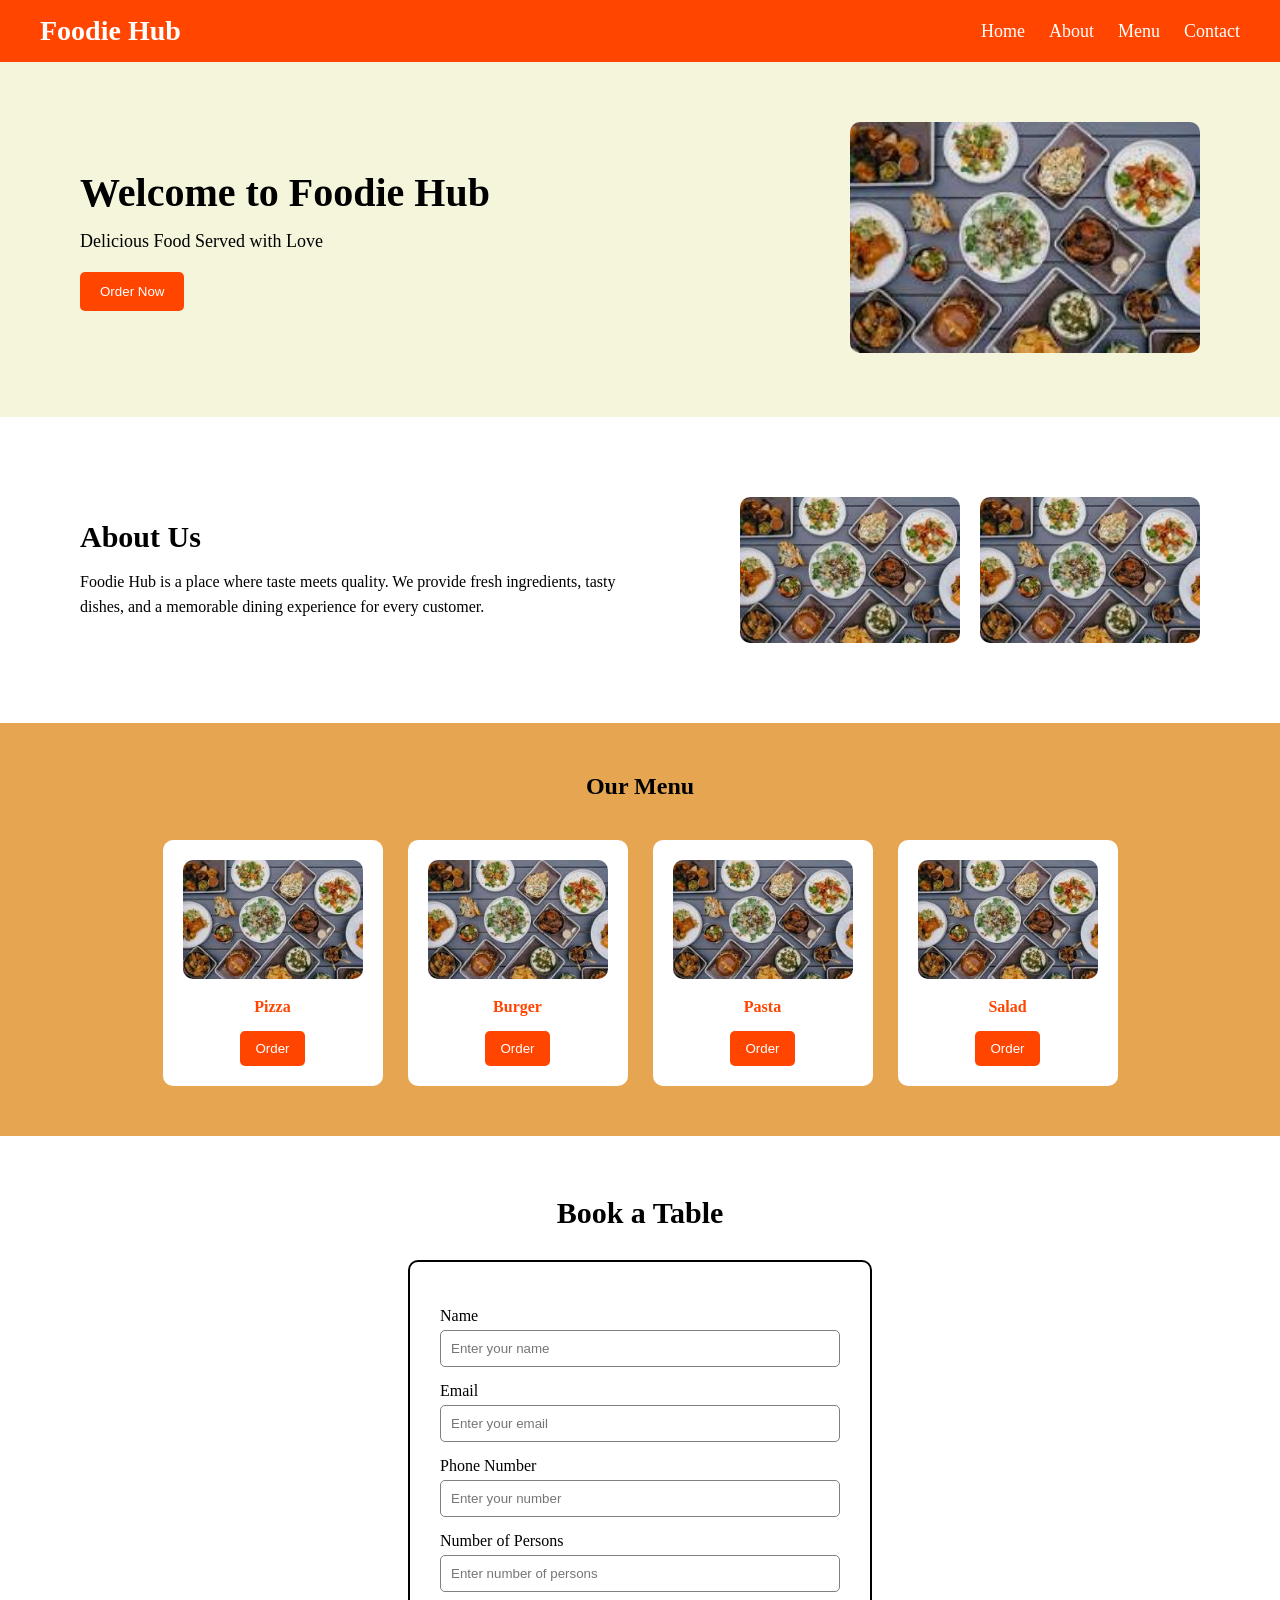
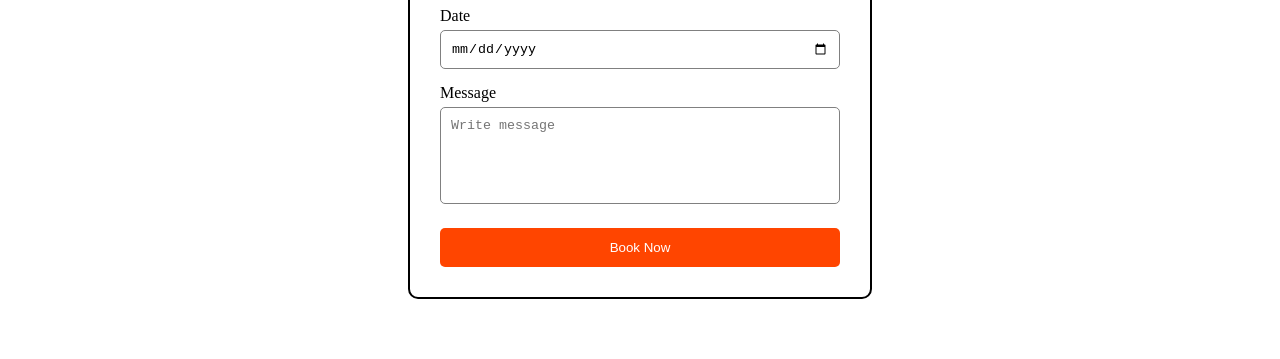
==== index.html @ 7e109ebf "Add files via upload" ====
<!DOCTYPE html>
<html lang="en">
<head>
    <meta charset="UTF-8">
    <meta name="viewport" content="width=device-width, initial-scale=1.0">
    <title>Foodie Hub</title>
    <link rel="stylesheet" href="./index.css">
</head>

<body>

    <!-- Header -->

    <header>
        <div class="head">

            <h2>Foodie Hub</h2>

            <div>
                <a href="">Home</a>
                <a href="">About</a>
                <a href="">Menu</a>
                <a href="">Contact</a>
            </div>

        </div>
    </header>

    <!-- Hero Section -->

    <div class="hero-section">

        <div class="hero1">

            <h2>Welcome to Foodie Hub</h2>

            <p>Delicious Food Served with Love</p>

            <button>Order Now</button>

        </div>

        <div class="hero2">

            <img src="./herosection.jpg" alt="Food Image">

        </div>

    </div>

    <!-- About Us -->

    <div class="about-us">

        <div class="about">

            <h3>About Us</h3>

            <p>
                Foodie Hub is a place where taste meets quality.
                We provide fresh ingredients, tasty dishes,
                and a memorable dining experience for every customer.
            </p>

        </div>

        <div class="images">

            <img src="./herosection.jpg" alt="">
            <img src="./herosection.jpg" alt="">

        </div>

    </div>

    <!-- Our Menu -->

    <div class="menu">

        <h2>Our Menu</h2>

        <div class="cards">

            <div class="ccard">
                <img src="./herosection.jpg" alt="">
                <h4>Pizza</h4>
                <button>Order</button>
            </div>

            <div class="ccard">
                <img src="./herosection.jpg" alt="">
                <h4>Burger</h4>
                <button>Order</button>
            </div>

            <div class="ccard">
                <img src="./herosection.jpg" alt="">
                <h4>Pasta</h4>
                <button>Order</button>
            </div>

            <div class="ccard">
                <img src="./herosection.jpg" alt="">
                <h4>Salad</h4>
                <button>Order</button>
            </div>

        </div>

    </div>

    <!-- Book Table -->

    <div class="book">

        <h3>Book a Table</h3>

        <form action="" class="form">

            <label>Name</label>
            <input type="text" placeholder="Enter your name">

            <label>Email</label>
            <input type="email" placeholder="Enter your email">

            <label>Phone Number</label>
            <input type="text" placeholder="Enter your number">

            <label>Number of Persons</label>
            <input type="number" placeholder="Enter number of persons">

            <label>Date</label>
            <input type="date">

            <label>Message</label>
            <textarea rows="5" placeholder="Write message"></textarea>

            <button>Book Now</button>

        </form>

    </div>

</body>
</html>
---- index.css ----
*{
    margin: 0;
    padding: 0;
    box-sizing: border-box;
}

/* ---------- Header ---------- */

.head{
    display: flex;
    justify-content: space-between;
    align-items: center;
    background-color: orangered;
    color: white;
    padding: 15px 40px;
}

.head h2{
    font-size: 28px;
}

.head a{
    color: white;
    text-decoration: none;
    margin-left: 20px;
    font-size: 18px;
}

/* ---------- Hero Section ---------- */

.hero-section{
    background-color: beige;
    display: flex;
    justify-content: space-between;
    align-items: center;
    padding: 60px 80px;
}

.hero1 h2{
    font-size: 40px;
    margin-bottom: 15px;
}

.hero1 p{
    margin-bottom: 20px;
    font-size: 18px;
}

.hero2 img{
    width: 350px;
    border-radius: 10px;
}

.hero-section button{
    background-color: orangered;
    color: white;
    padding: 12px 20px;
    border: none;
    border-radius: 5px;
    cursor: pointer;
}

/* ---------- About Section ---------- */

.about-us{
    display: flex;
    justify-content: space-between;
    align-items: center;
    padding: 80px;
    gap: 40px;
}

.about{
    width: 50%;
}

.about h3{
    margin-bottom: 15px;
    font-size: 30px;
}

.about p{
    line-height: 1.6;
}

.images{
    display: flex;
    gap: 20px;
}

.images img{
    width: 220px;
    border-radius: 10px;
}

/* ---------- Menu Section ---------- */

.menu{
    text-align: center;
    background-color: rgb(230, 165, 81);
    padding: 50px;
}

.menu h2{
    margin-bottom: 40px;
}

.cards{
    display: flex;
    justify-content: center;
    gap: 25px;
    flex-wrap: wrap;
}

.ccard{
    background-color: white;
    padding: 20px;
    border-radius: 10px;
    width: 220px;
}

.ccard img{
    width: 100%;
    border-radius: 10px;
}

.ccard h4{
    margin: 15px 0;
    color: orangered;
}

.ccard button{
    color: white;
    background-color: orangered;
    padding: 10px 15px;
    border: none;
    border-radius: 5px;
    cursor: pointer;
}

/* ---------- Form Section ---------- */

.book{
    padding: 60px;
}

.book h3{
    text-align: center;
    margin-bottom: 30px;
    font-size: 30px;
}

.form{
    margin: auto;
    border: 2px solid black;
    padding: 30px;
    width: 40%;
    border-radius: 10px;
    background-color: white;
}

.form label{
    display: block;
    margin-top: 15px;
    margin-bottom: 5px;
}

.form input,
.form textarea{
    width: 100%;
    padding: 10px;
    border-radius: 5px;
    border: 1px solid gray;
}

.form textarea{
    resize: none;
}

.form button{
    margin-top: 20px;
    width: 100%;
    padding: 12px;
    background-color: orangered;
    color: white;
    border: none;
    border-radius: 5px;
    cursor: pointer;
}
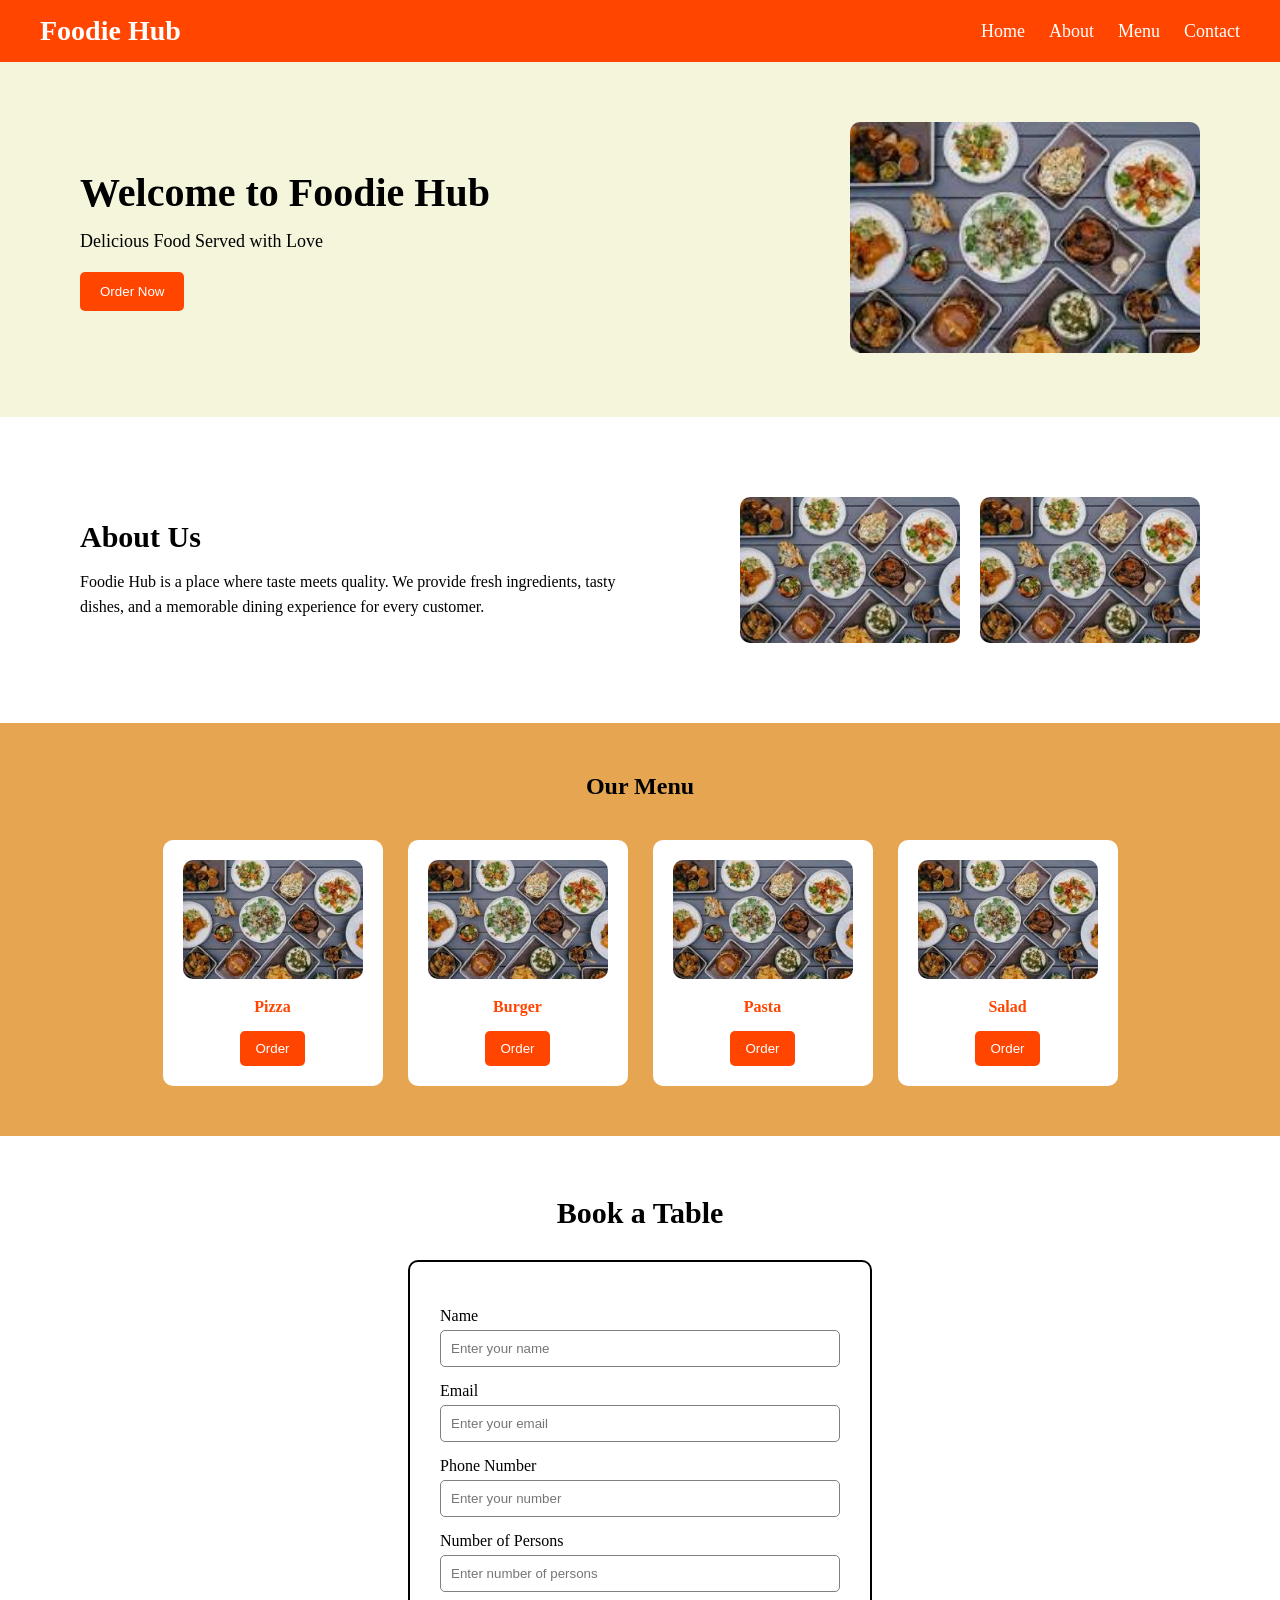
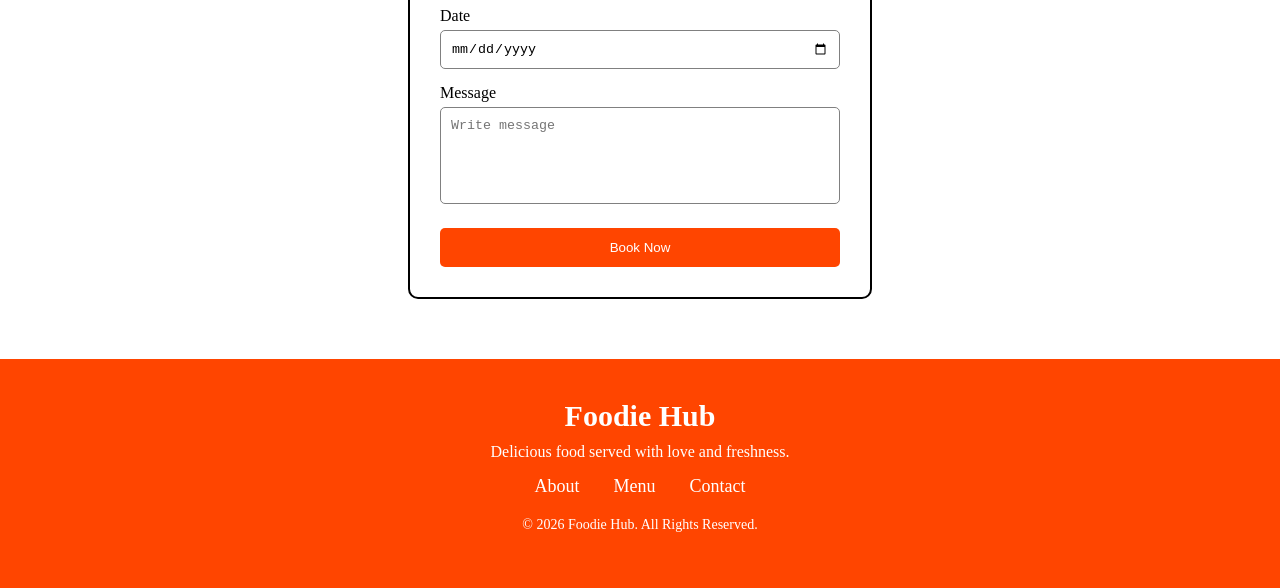
==== commit 68da74cc: "Add files via upload" ====
--- a/index.html
+++ b/index.html
@@ -142,4 +142,30 @@
     </div>
 
 </body>
+<footer class="footer">
+
+    <div class="footer-content">
+
+        <h2>Foodie Hub</h2>
+
+        <p>
+            Delicious food served with love and freshness.
+        </p>
+
+        <div class="footer-links">
+
+           
+            <a href="">About</a>
+            <a href="">Menu</a>
+            <a href="">Contact</a>
+
+        </div>
+
+        <p class="copy">
+            © 2026 Foodie Hub. All Rights Reserved.
+        </p>
+
+    </div>
+
+</footer>
 </html>
--- a/index.css
+++ b/index.css
@@ -186,4 +186,37 @@
     border: none;
     border-radius: 5px;
     cursor: pointer;
+}
+/* ---------- Footer ---------- */
+
+.footer{
+    background-color: orangered;
+    color: white;
+    padding: 40px 20px;
+    text-align: center;
+}
+
+.footer-content h2{
+    margin-bottom: 10px;
+    font-size: 30px;
+}
+
+.footer-content p{
+    margin-bottom: 15px;
+}
+
+.footer-links{
+    margin-bottom: 20px;
+}
+
+.footer-links a{
+    color: white;
+    text-decoration: none;
+    margin: 0 15px;
+    font-size: 18px;
+}
+
+.copy{
+    margin-top: 15px;
+    font-size: 14px;
 }
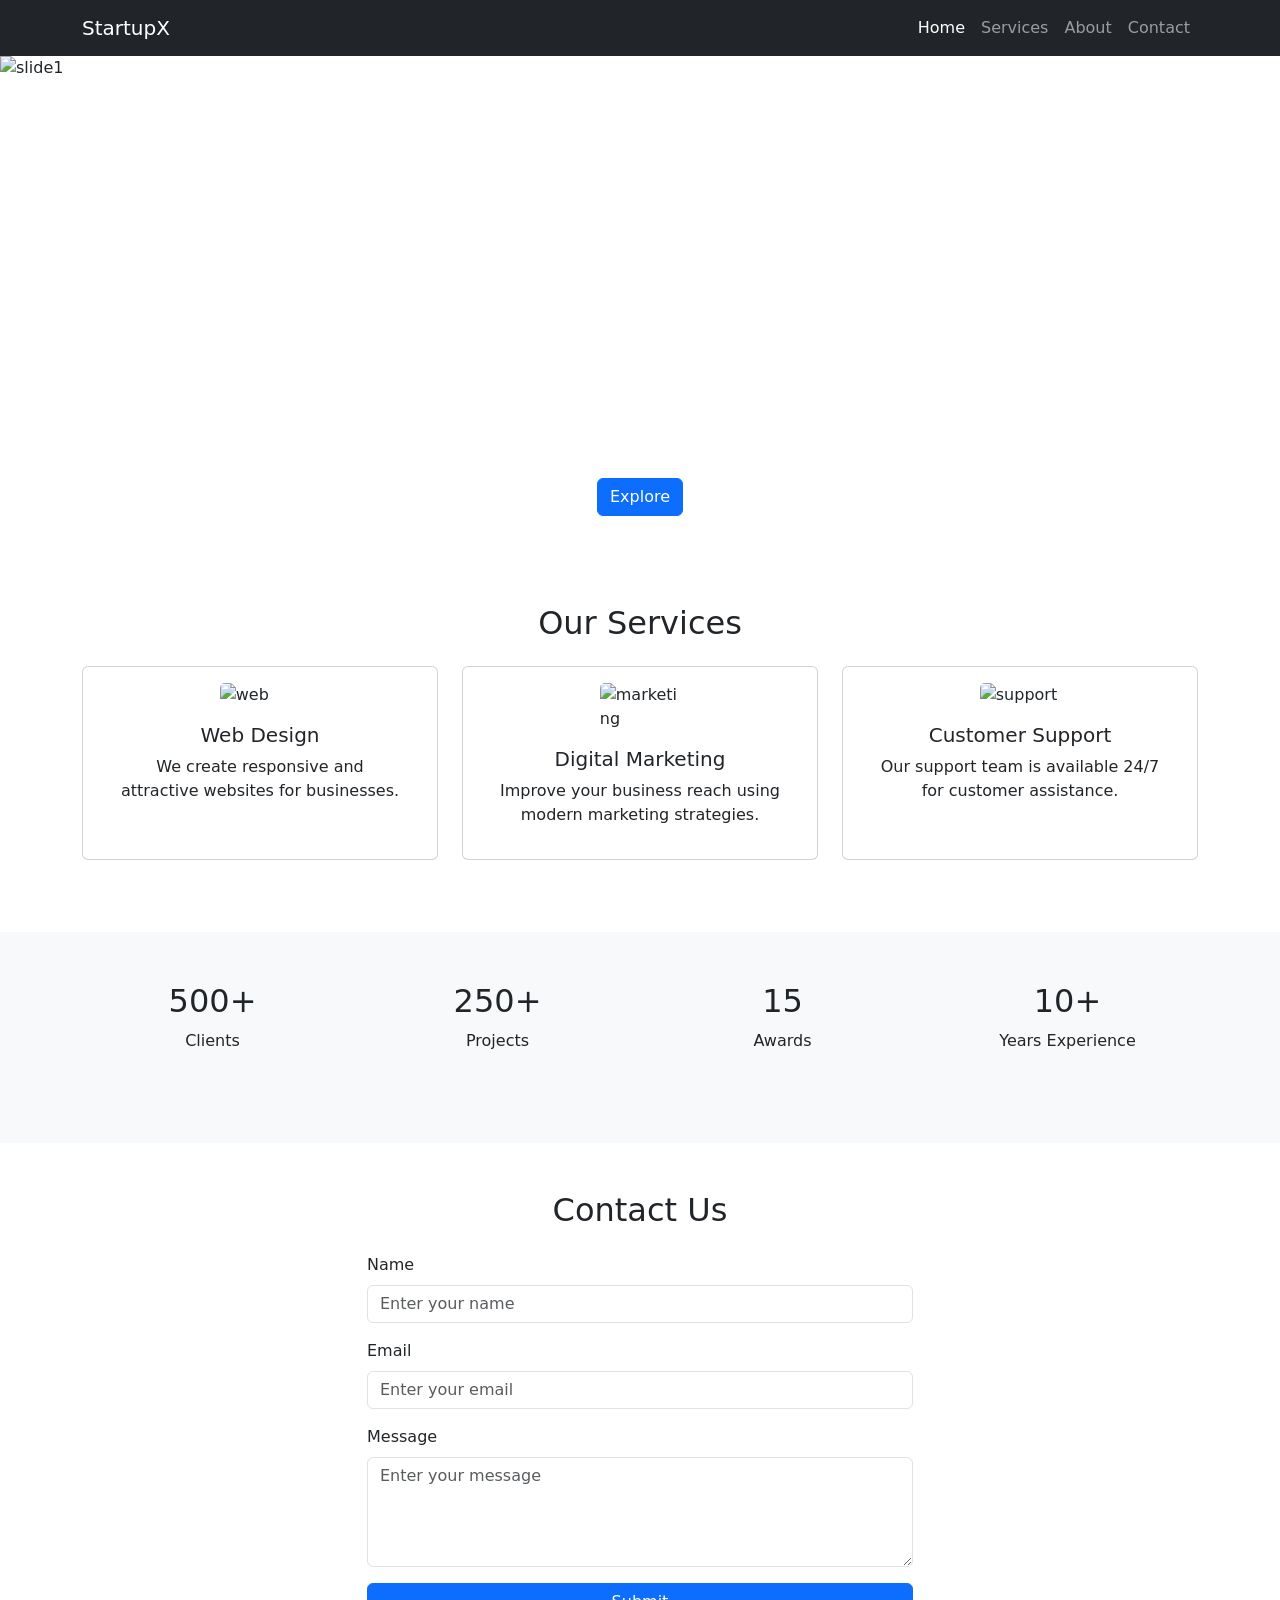
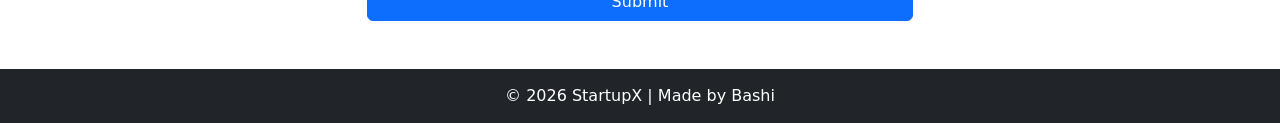
==== commit 08cd3b5a: "Add files via upload" ====
--- a/index.html
+++ b/index.html
@@ -1,171 +1,232 @@
+<!-- index.html -->
 <!DOCTYPE html>
 <html lang="en">
 <head>
-    <meta charset="UTF-8">
-    <meta name="viewport" content="width=device-width, initial-scale=1.0">
-    <title>Foodie Hub</title>
-    <link rel="stylesheet" href="./index.css">
+  <meta charset="UTF-8">
+  <meta name="viewport" content="width=device-width, initial-scale=1.0">
+  <title>StartupX</title>
+
+  <!-- Bootstrap CDN -->
+  <link href="https://cdn.jsdelivr.net/npm/bootstrap@5.3.3/dist/css/bootstrap.min.css" rel="stylesheet">
+
+  <style>
+    .hero-img {
+      height: 500px;
+      object-fit: cover;
+    }
+
+    .stats-section {
+      background-color: #f8f9fa;
+      padding: 50px 0;
+    }
+
+    footer {
+      background-color: #212529;
+      color: white;
+      padding: 15px 0;
+      text-align: center;
+    }
+  </style>
 </head>
-
 <body>
 
-    <!-- Header -->
-
-    <header>
-        <div class="head">
-
-            <h2>Foodie Hub</h2>
-
-            <div>
-                <a href="">Home</a>
-                <a href="">About</a>
-                <a href="">Menu</a>
-                <a href="">Contact</a>
-            </div>
-
-        </div>
-    </header>
-
-    <!-- Hero Section -->
-
-    <div class="hero-section">
-
-        <div class="hero1">
-
-            <h2>Welcome to Foodie Hub</h2>
-
-            <p>Delicious Food Served with Love</p>
-
-            <button>Order Now</button>
-
-        </div>
-
-        <div class="hero2">
-
-            <img src="./herosection.jpg" alt="Food Image">
-
-        </div>
-
-    </div>
-
-    <!-- About Us -->
-
-    <div class="about-us">
-
-        <div class="about">
-
-            <h3>About Us</h3>
-
-            <p>
-                Foodie Hub is a place where taste meets quality.
-                We provide fresh ingredients, tasty dishes,
-                and a memorable dining experience for every customer.
+  <!-- Navbar -->
+  <nav class="navbar navbar-expand-lg navbar-dark bg-dark">
+    <div class="container">
+      <a class="navbar-brand" href="#">StartupX</a>
+
+      <button class="navbar-toggler" type="button" data-bs-toggle="collapse" data-bs-target="#navbarNav">
+        <span class="navbar-toggler-icon"></span>
+      </button>
+
+      <div class="collapse navbar-collapse justify-content-end" id="navbarNav">
+        <ul class="navbar-nav">
+          <li class="nav-item">
+            <a class="nav-link active" href="#">Home</a>
+          </li>
+
+          <li class="nav-item">
+            <a class="nav-link" href="#services">Services</a>
+          </li>
+
+          <li class="nav-item">
+            <a class="nav-link" href="#about">About</a>
+          </li>
+
+          <li class="nav-item">
+            <a class="nav-link" href="#contact">Contact</a>
+          </li>
+        </ul>
+      </div>
+    </div>
+  </nav>
+
+  <!-- Hero Section with Carousel -->
+  <div id="mainCarousel" class="carousel slide" data-bs-ride="carousel">
+
+    <div class="carousel-inner">
+
+      <!-- Slide 1 -->
+      <div class="carousel-item active">
+        <img src="https://images.unsplash.com/photo-1522202176988-66273c2fd55f"
+             class="d-block w-100 hero-img" alt="slide1">
+
+        <div class="carousel-caption">
+          <h1>Welcome to StartupX</h1>
+          <p>Grow your business with modern solutions.</p>
+          <button class="btn btn-primary">Explore</button>
+        </div>
+      </div>
+
+      <!-- Slide 2 -->
+      <div class="carousel-item">
+        <img src="https://images.unsplash.com/photo-1498050108023-c5249f4df085"
+             class="d-block w-100 hero-img" alt="slide2">
+
+        <div class="carousel-caption">
+          <h1>Creative Digital Agency</h1>
+          <p>We build responsive and modern websites.</p>
+          <button class="btn btn-success">Learn More</button>
+        </div>
+      </div>
+
+    </div>
+
+    <!-- Carousel Controls -->
+    <button class="carousel-control-prev" type="button" data-bs-target="#mainCarousel" data-bs-slide="prev">
+      <span class="carousel-control-prev-icon"></span>
+    </button>
+
+    <button class="carousel-control-next" type="button" data-bs-target="#mainCarousel" data-bs-slide="next">
+      <span class="carousel-control-next-icon"></span>
+    </button>
+
+  </div>
+
+  <!-- Services Section -->
+  <section id="services" class="container mt-5">
+    <h2 class="text-center mb-4">Our Services</h2>
+
+    <div class="row">
+
+      <!-- Card 1 -->
+      <div class="col-md-4 mb-4">
+        <div class="card p-3 h-100">
+          <img src="https://cdn-icons-png.flaticon.com/512/1055/1055687.png"
+               class="card-img-top w-25 mx-auto" alt="web">
+
+          <div class="card-body text-center">
+            <h5 class="card-title">Web Design</h5>
+            <p class="card-text">
+              We create responsive and attractive websites for businesses.
             </p>
-
-        </div>
-
-        <div class="images">
-
-            <img src="./herosection.jpg" alt="">
-            <img src="./herosection.jpg" alt="">
-
-        </div>
-
-    </div>
-
-    <!-- Our Menu -->
-
-    <div class="menu">
-
-        <h2>Our Menu</h2>
-
-        <div class="cards">
-
-            <div class="ccard">
-                <img src="./herosection.jpg" alt="">
-                <h4>Pizza</h4>
-                <button>Order</button>
-            </div>
-
-            <div class="ccard">
-                <img src="./herosection.jpg" alt="">
-                <h4>Burger</h4>
-                <button>Order</button>
-            </div>
-
-            <div class="ccard">
-                <img src="./herosection.jpg" alt="">
-                <h4>Pasta</h4>
-                <button>Order</button>
-            </div>
-
-            <div class="ccard">
-                <img src="./herosection.jpg" alt="">
-                <h4>Salad</h4>
-                <button>Order</button>
-            </div>
-
-        </div>
-
-    </div>
-
-    <!-- Book Table -->
-
-    <div class="book">
-
-        <h3>Book a Table</h3>
-
-        <form action="" class="form">
-
-            <label>Name</label>
-            <input type="text" placeholder="Enter your name">
-
-            <label>Email</label>
-            <input type="email" placeholder="Enter your email">
-
-            <label>Phone Number</label>
-            <input type="text" placeholder="Enter your number">
-
-            <label>Number of Persons</label>
-            <input type="number" placeholder="Enter number of persons">
-
-            <label>Date</label>
-            <input type="date">
-
-            <label>Message</label>
-            <textarea rows="5" placeholder="Write message"></textarea>
-
-            <button>Book Now</button>
-
+          </div>
+        </div>
+      </div>
+
+      <!-- Card 2 -->
+      <div class="col-md-4 mb-4">
+        <div class="card p-3 h-100">
+          <img src="https://cdn-icons-png.flaticon.com/512/888/888879.png"
+               class="card-img-top w-25 mx-auto" alt="marketing">
+
+          <div class="card-body text-center">
+            <h5 class="card-title">Digital Marketing</h5>
+            <p class="card-text">
+              Improve your business reach using modern marketing strategies.
+            </p>
+          </div>
+        </div>
+      </div>
+
+      <!-- Card 3 -->
+      <div class="col-md-4 mb-4">
+        <div class="card p-3 h-100">
+          <img src="https://cdn-icons-png.flaticon.com/512/2721/2721297.png"
+               class="card-img-top w-25 mx-auto" alt="support">
+
+          <div class="card-body text-center">
+            <h5 class="card-title">Customer Support</h5>
+            <p class="card-text">
+              Our support team is available 24/7 for customer assistance.
+            </p>
+          </div>
+        </div>
+      </div>
+
+    </div>
+  </section>
+
+  <!-- Achievements / Stats Section -->
+  <section class="stats-section mt-5" id="about">
+    <div class="container">
+      <div class="row text-center">
+
+        <div class="col-md-3 col-6 mb-4">
+          <h2>500+</h2>
+          <p>Clients</p>
+        </div>
+
+        <div class="col-md-3 col-6 mb-4">
+          <h2>250+</h2>
+          <p>Projects</p>
+        </div>
+
+        <div class="col-md-3 col-6 mb-4">
+          <h2>15</h2>
+          <p>Awards</p>
+        </div>
+
+        <div class="col-md-3 col-6 mb-4">
+          <h2>10+</h2>
+          <p>Years Experience</p>
+        </div>
+
+      </div>
+    </div>
+  </section>
+
+  <!-- Contact Form -->
+  <section id="contact" class="container mt-5 mb-5">
+    <h2 class="text-center mb-4">Contact Us</h2>
+
+    <div class="row justify-content-center">
+      <div class="col-md-6">
+
+        <form>
+          <div class="mb-3">
+            <label class="form-label">Name</label>
+            <input type="text" class="form-control" placeholder="Enter your name">
+          </div>
+
+          <div class="mb-3">
+            <label class="form-label">Email</label>
+            <input type="email" class="form-control" placeholder="Enter your email">
+          </div>
+
+          <div class="mb-3">
+            <label class="form-label">Message</label>
+            <textarea class="form-control" rows="4" placeholder="Enter your message"></textarea>
+          </div>
+
+          <button type="submit" class="btn btn-primary w-100">
+            Submit
+          </button>
         </form>
 
-    </div>
+      </div>
+    </div>
+  </section>
+
+  <!-- Footer -->
+  <footer>
+    <p class="mb-0">
+      © 2026 StartupX | Made by Bashi
+    </p>
+  </footer>
+
+  <!-- Bootstrap JS -->
+  <script src="https://cdn.jsdelivr.net/npm/bootstrap@5.3.3/dist/js/bootstrap.bundle.min.js"></script>
 
 </body>
-<footer class="footer">
-
-    <div class="footer-content">
-
-        <h2>Foodie Hub</h2>
-
-        <p>
-            Delicious food served with love and freshness.
-        </p>
-
-        <div class="footer-links">
-
-           
-            <a href="">About</a>
-            <a href="">Menu</a>
-            <a href="">Contact</a>
-
-        </div>
-
-        <p class="copy">
-            © 2026 Foodie Hub. All Rights Reserved.
-        </p>
-
-    </div>
-
-</footer>
 </html>
